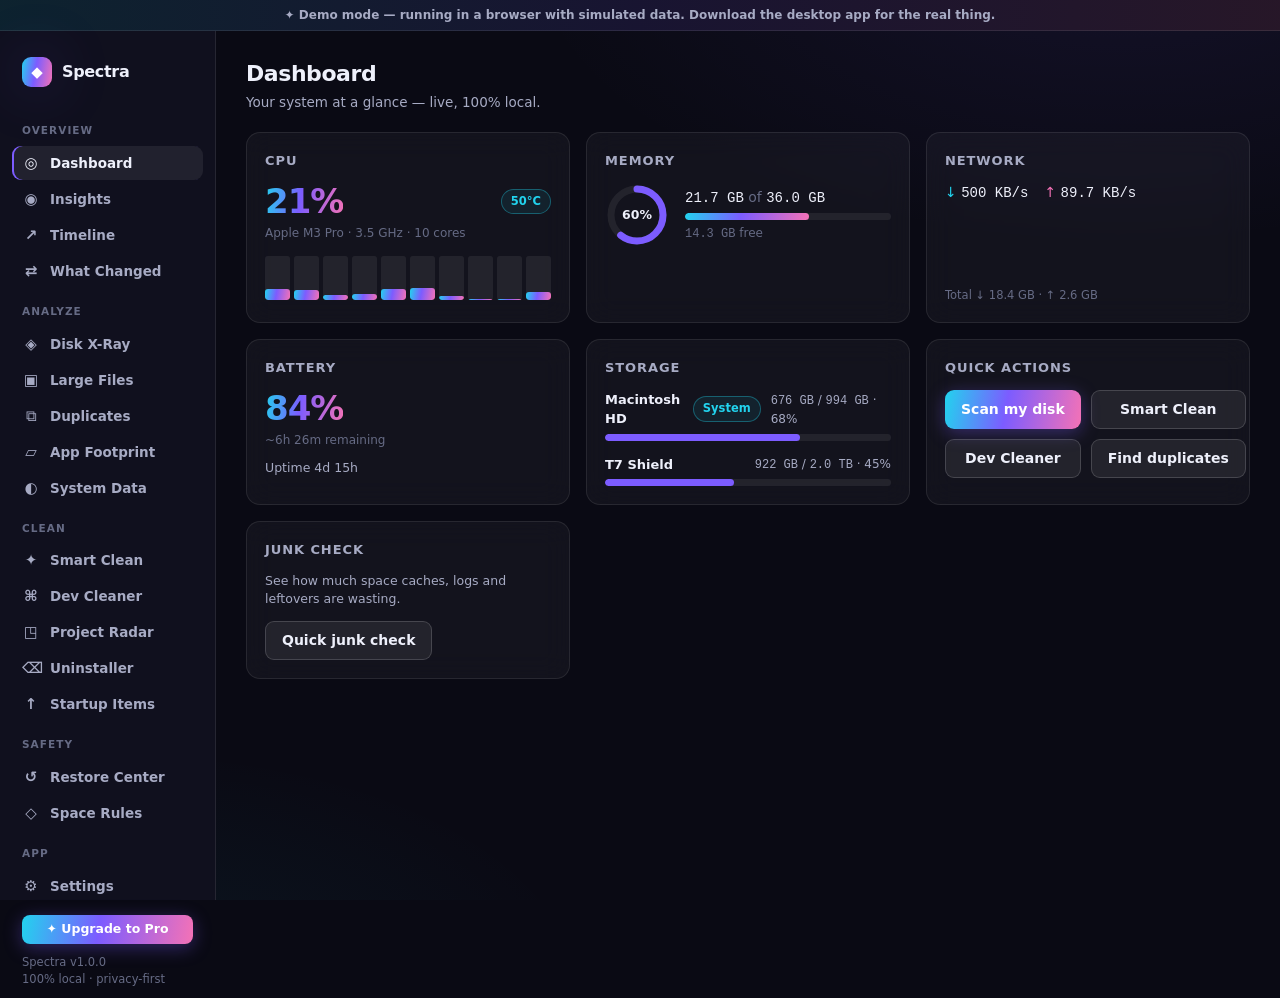
==== demo/index.html @ 4a3a1356 "deploy: prashant1998gupta/Spectra-Mac-Scanner@c4da713d523c60767b99b886f6bc05b42fd45816" ====
<!doctype html>
<html lang="en">
  <head>
    <meta charset="UTF-8" />
    <meta name="viewport" content="width=device-width, initial-scale=1.0" />
    <title>Spectra</title>
    <script type="module" crossorigin src="./assets/index-B6GSplYK.js"></script>
    <link rel="stylesheet" crossorigin href="./assets/index-DzIxuJ8y.css">
  </head>
  <body>
    <div id="root"></div>
  </body>
</html>
---- demo/assets/index-DzIxuJ8y.css ----
.pro-modal{width:min(480px,92vw);text-align:left}.pro-hero{text-align:center;margin-bottom:16px}.pro-gem{width:52px;height:52px;margin:0 auto 12px;display:grid;place-items:center;font-size:24px;color:#fff;background:var(--spectrum);border-radius:16px;box-shadow:var(--glow)}.pro-hero h2{font-size:24px}.pro-hero p{margin-top:4px;font-size:13.5px}.pro-points{list-style:none;margin:0 0 18px;padding:0;display:grid;gap:8px}.pro-points li{display:flex;gap:10px;align-items:flex-start;font-size:13.5px;color:var(--text-2)}.pro-tick{color:var(--ok);font-weight:700;flex-shrink:0}.pro-buy{width:100%;padding:12px 16px;font-size:14.5px}.pro-divider{display:flex;align-items:center;gap:12px;margin:16px 0 12px;color:var(--text-3);font-size:11px;text-transform:uppercase;letter-spacing:.08em}.pro-divider:before,.pro-divider:after{content:"";flex:1;height:1px;background:var(--border)}.pro-error{margin-top:10px;color:var(--danger);font-size:12.5px}.pro-fineprint{margin-top:14px;font-size:11.5px;text-align:center}.pro-badge{color:#fff;border:none;background:var(--spectrum);font-size:10px;letter-spacing:.06em}.dash-grid{display:grid;grid-template-columns:repeat(auto-fit,minmax(290px,1fr));gap:16px;align-items:stretch}.dash-big{font-size:34px;font-weight:750;letter-spacing:-.03em;line-height:1.1;font-variant-numeric:tabular-nums}.core-bars{display:flex;align-items:flex-end;gap:4px;height:44px;margin-top:14px}.core-bar{flex:1;min-width:3px;height:100%;position:relative;background:var(--panel-strong);border-radius:3px;overflow:hidden}.core-bar>i{position:absolute;left:0;right:0;bottom:0;background:var(--spectrum);border-radius:3px;transition:height .25s ease}.dash-spark{width:100%;height:64px;display:block;margin-top:12px}.drive-block{margin-bottom:14px}.drive-block:last-child{margin-bottom:0}.dash-actions{display:grid;grid-template-columns:1fr 1fr;gap:10px}.mem-ring{flex-shrink:0}.treemap{position:relative;overflow:hidden;background:var(--bg);border-radius:6px}.tm-tile{position:absolute;border-radius:3px;overflow:hidden;cursor:pointer;transition:filter .1s ease}.tm-tile:hover{filter:brightness(1.18)}.tm-static{cursor:default}.tm-head{height:16px;line-height:16px;padding:0 5px;font-size:10px;font-weight:600;color:#ffffffeb;text-shadow:0 1px 2px rgba(0,0,0,.45);white-space:nowrap;overflow:hidden;text-overflow:ellipsis}.tm-label{display:flex;flex-direction:column;height:100%;padding:4px 6px;overflow:hidden;font-size:11px;line-height:1.3;color:#fffffff2;text-shadow:0 1px 2px rgba(0,0,0,.45)}.tm-label b{font-weight:650;white-space:nowrap;overflow:hidden;text-overflow:ellipsis}.tm-label span{opacity:.85;font-size:10.5px;font-variant-numeric:tabular-nums}.tm-tip{position:absolute;z-index:5;pointer-events:none;max-width:260px;background:var(--bg-raise);border:1px solid var(--border-strong);border-radius:var(--radius-sm);padding:8px 11px;box-shadow:var(--shadow);font-size:12px}.tm-tip-name{font-weight:650;margin-bottom:2px}.tm-tip-path{font-family:var(--mono);font-size:10.5px;color:var(--text-2);word-break:break-all;margin-bottom:4px}.tm-tip-meta{display:flex;gap:10px;color:var(--text-2);font-variant-numeric:tabular-nums}.tm-empty{position:absolute;top:0;right:0;bottom:0;left:0;display:grid;place-items:center;font-size:12.5px}.sunburst{position:relative;flex-shrink:0}.sunburst svg{display:block}.sb-arc{cursor:pointer;transition:filter .1s ease,fill-opacity .1s ease}.sb-static{cursor:default}.sb-center-name{fill:var(--text);font-size:13px;font-weight:700;pointer-events:none}.sb-center-size{fill:var(--text-2);font-size:11.5px;font-family:var(--mono);pointer-events:none}.sb-tip{position:absolute;z-index:5;pointer-events:none;max-width:260px;background:var(--bg-raise);border:1px solid var(--border-strong);border-radius:var(--radius-sm);padding:8px 11px;box-shadow:var(--shadow);font-size:12px}.sb-tip-name{font-weight:650;margin-bottom:2px}.sb-tip-path{font-family:var(--mono);font-size:10.5px;color:var(--text-2);word-break:break-all;margin-bottom:4px}.sb-tip-meta{display:flex;gap:10px;color:var(--text-2);font-variant-numeric:tabular-nums}.xray-hero{max-width:760px}.xray-drives{display:flex;flex-direction:column;gap:8px}.xray-drive{display:flex;align-items:center;gap:14px;width:100%;text-align:left;font:inherit;color:var(--text);padding:12px 14px;background:var(--panel);border:1px solid var(--border);border-radius:var(--radius-sm);cursor:pointer;transition:border-color .15s ease,background .15s ease}.xray-drive:hover{background:var(--panel-strong)}.xray-drive.selected{border-color:var(--accent);box-shadow:0 0 0 1px var(--accent)}.xray-drive .progress{width:150px;flex-shrink:0}.xray-drive-label{font-weight:650}.xray-drive-sub{font-size:12px;color:var(--text-3);font-family:var(--mono)}.xray-crumbs{display:flex;align-items:center;gap:2px;flex-wrap:wrap;min-width:0}.xray-crumb{font:inherit;font-family:var(--mono);font-size:12.5px;font-weight:600;background:none;border:none;color:var(--text-2);padding:3px 7px;border-radius:7px;cursor:pointer;white-space:nowrap}.xray-crumb:hover{background:var(--panel-strong);color:var(--text)}.xray-crumb.current{color:var(--text);cursor:default}.xray-crumb.current:hover{background:none}.xray-crumb-sep{color:var(--text-3);font-size:11px}.xray-seg{display:inline-flex;flex-shrink:0;border:1px solid var(--border-strong);border-radius:8px;overflow:hidden}.xray-seg button{font:inherit;font-size:12.5px;font-weight:600;padding:5px 13px;background:transparent;border:none;color:var(--text-2);cursor:pointer;transition:background .12s ease,color .12s ease}.xray-seg button.active{background:var(--panel-strong);color:var(--text)}.xray-body{display:flex;align-items:stretch;gap:14px}.xray-viz-card{flex:1;min-width:0;display:flex;flex-direction:column;gap:12px}.xray-canvas{position:relative;width:100%;height:max(420px,52vh);min-height:420px;border-radius:var(--radius-sm);overflow:hidden}.xray-canvas.centered{display:grid;place-items:center}.xray-side{width:300px;flex-shrink:0;align-self:flex-start}.xray-side .xray-path{font-family:var(--mono);font-size:12px;color:var(--text-2);word-break:break-all;-webkit-user-select:text;user-select:text}.xray-fact{display:flex;align-items:center;justify-content:space-between;gap:10px;font-size:13px}.xray-fact .k{color:var(--text-3);font-size:12px;font-weight:600;text-transform:uppercase;letter-spacing:.05em}.xray-row-dir td{cursor:pointer}.xray-name{display:flex;align-items:center;gap:8px;min-width:0}.xray-name .n{overflow:hidden;text-overflow:ellipsis;white-space:nowrap}.xray-pct{display:inline-flex;align-items:center;justify-content:flex-end;gap:8px}.xray-pct .bar{width:64px;height:5px;border-radius:999px;background:var(--panel-strong);overflow:hidden;flex-shrink:0}.xray-pct .bar i{display:block;height:100%;border-radius:999px;background:var(--accent)}.junklist{display:flex;flex-direction:column;gap:12px}.card.junk-group{padding:4px 0 0;overflow:hidden}.junk-group-head{display:flex;align-items:center;gap:10px;padding:10px 16px;border-bottom:1px solid var(--border);font-weight:600;font-size:13.5px}.junk-group-head .junk-group-icon{width:22px;text-align:center;font-size:16px}.junk-group-head .junk-group-total{font-size:12.5px;color:var(--text-2);white-space:nowrap}.junk-item{display:flex;align-items:center;gap:10px;padding:8px 16px;border-bottom:1px solid var(--border);transition:background .12s ease}.junk-item:last-child{border-bottom:none}.junk-item:hover{background:var(--panel)}.junk-item-main{flex:1;min-width:0;display:flex;flex-direction:column;gap:1px}.junk-item-label{font-weight:550;font-size:13px;white-space:nowrap;overflow:hidden;text-overflow:ellipsis}.junk-item-desc{font-size:12px;white-space:nowrap;overflow:hidden;text-overflow:ellipsis}.junk-item-size{font-variant-numeric:tabular-nums;white-space:nowrap;font-size:12.5px}.junk-cap-note{text-align:center;font-size:12px;padding:2px 0}.card.junk-footer{position:sticky;bottom:10px;z-index:5;display:flex;align-items:center;justify-content:space-between;gap:12px;padding:12px 16px;background:var(--bg-raise);border-color:var(--border-strong);box-shadow:var(--shadow)}.dupes-roots{display:flex;flex-wrap:wrap;align-items:center;gap:8px}.dupes-chip{display:inline-flex;align-items:center;gap:4px;max-width:360px;padding:4px 6px 4px 12px;background:var(--panel-strong);border:1px solid var(--border);border-radius:999px;font-size:12.5px}.dupes-chip .chip-path{overflow:hidden;text-overflow:ellipsis;white-space:nowrap}.dupes-chip button{font-family:inherit;font-size:13px;line-height:1;padding:2px 6px;border:none;border-radius:999px;background:transparent;color:var(--text-3);cursor:pointer}.dupes-chip button:hover:not(:disabled){color:var(--danger);background:var(--panel-strong)}.dupes-chip button:disabled{opacity:.45;cursor:not-allowed}.dupes-label{font-size:12px;font-weight:600;text-transform:uppercase;letter-spacing:.06em}.dupes-progress{margin-top:4px}.dupes-kpis{display:flex;align-items:center;flex-wrap:wrap;gap:28px;margin:18px 2px 14px}.dupes-list{display:flex;flex-direction:column;gap:10px}.dupes-note{margin-top:10px;font-size:12.5px}.dupe-group{padding:0;overflow:hidden}.dupe-group-head{display:flex;align-items:center;gap:12px;width:100%;padding:12px 16px;font:inherit;color:var(--text);text-align:left;background:none;border:none;cursor:pointer}.dupe-group-head:hover{background:var(--panel)}.dupe-chev{color:var(--text-3);font-size:12px;transition:transform .15s ease;flex-shrink:0}.dupe-chev.open{transform:rotate(90deg)}.dupe-name{flex:1;min-width:0;font-weight:600;overflow:hidden;text-overflow:ellipsis;white-space:nowrap}.dupe-meta{color:var(--text-2);font-size:12.5px;white-space:nowrap}.dupe-files{border-top:1px solid var(--border);padding:4px 16px 10px}.dupe-file{display:flex;align-items:center;gap:10px;padding:7px 0}.dupe-file+.dupe-file{border-top:1px solid var(--border)}.dupe-path{flex:1;min-width:0;overflow:hidden;text-overflow:ellipsis;white-space:nowrap;font-size:12.5px}.dupe-when{color:var(--text-3);font-size:12px;white-space:nowrap}.dupes-footer{position:sticky;bottom:10px;z-index:5;display:flex;align-items:center;justify-content:space-between;gap:12px;margin-top:14px;padding:12px 16px;background:var(--bg-raise);border:1px solid var(--border-strong);border-radius:var(--radius);box-shadow:var(--shadow)}.lf-filters{display:flex;align-items:center;flex-wrap:wrap;gap:10px;margin-bottom:14px}.lf-label{font-size:12px;font-weight:600;text-transform:uppercase;letter-spacing:.06em}.lf-loading{display:flex;align-items:center;justify-content:center;gap:10px;padding:40px 0}.lf-table-card{padding:0;overflow:hidden}.lf-table-card .table th{background:var(--bg-raise)}.lf-th-sort{cursor:pointer;-webkit-user-select:none;user-select:none;white-space:nowrap}.lf-th-sort:hover{color:var(--text)}.lf-name{max-width:380px;overflow:hidden;text-overflow:ellipsis;white-space:nowrap;font-weight:600}.lf-path{max-width:380px;overflow:hidden;text-overflow:ellipsis;white-space:nowrap;font-size:11.5px;color:var(--text-3)}.lf-when{white-space:nowrap;color:var(--text-2)}.lf-actions{display:flex;justify-content:flex-end;gap:4px;white-space:nowrap}.tl-layout{display:flex;flex-direction:column;gap:16px}.tl-chart-wrap{position:relative;width:100%}.tl-chart-wrap svg{display:block;cursor:crosshair}.tl-tip{position:absolute;pointer-events:none;background:var(--bg-raise);border:1px solid var(--border-strong);border-radius:var(--radius-sm);padding:8px 12px;font-size:12px;line-height:1.6;box-shadow:var(--shadow);white-space:nowrap;z-index:5}.tl-kpis{display:flex;gap:44px;flex-wrap:wrap}.settings-col{display:flex;flex-direction:column;gap:16px;max-width:880px}.theme-tiles{display:flex;flex-wrap:wrap;gap:12px}.theme-tile{display:flex;flex-direction:column;gap:8px;width:108px;padding:8px;font:inherit;color:var(--text-2);background:var(--panel);border:2px solid var(--border);border-radius:var(--radius-sm);cursor:pointer;transition:border-color .15s ease,color .15s ease,transform .12s ease}.theme-tile:hover{border-color:var(--border-strong);color:var(--text)}.theme-tile:active{transform:scale(.97)}.theme-tile.active{border-color:var(--accent);color:var(--text)}.theme-swatch{display:block;position:relative;height:54px;overflow:hidden;border-radius:7px;border:1px solid var(--border-strong)}.theme-swatch i{position:absolute;left:8px;right:8px;bottom:8px;height:6px;border-radius:999px}.theme-name{font-size:12px;font-weight:600;text-align:center}.settings-row{display:flex;align-items:center;justify-content:space-between;gap:16px;padding:10px 0;border-bottom:1px solid var(--border)}.settings-row:last-child{border-bottom:none;padding-bottom:0}.set-label{font-weight:600}.set-sub{font-size:12px;color:var(--text-3)}.insight-loading{display:flex;align-items:center;gap:10px;padding:34px 4px;color:var(--text-2);font-size:13.5px}.health-hero{display:flex;gap:26px;align-items:flex-start;margin-bottom:18px}.health-ring{position:relative;flex-shrink:0}.health-ring svg{display:block}.health-ring-label{position:absolute;top:0;right:0;bottom:0;left:0;display:flex;flex-direction:column;align-items:center;justify-content:center;gap:1px}.health-ring-label b{font-size:38px;font-weight:750;letter-spacing:-.04em;font-variant-numeric:tabular-nums;line-height:1}.health-ring-label span{font-size:10.5px;text-transform:uppercase;letter-spacing:.1em;color:var(--text-3);font-weight:700}.health-hero-copy{flex:1;min-width:0}.health-hero-copy h2{font-size:17px;line-height:1.45;margin-bottom:4px;font-weight:650}.health-actions{display:flex;flex-direction:column;gap:7px;margin-top:16px}.health-action{display:flex;align-items:center;gap:12px;width:100%;text-align:left;padding:10px 13px;border-radius:10px;border:1px solid var(--border);background:var(--panel);color:var(--text);cursor:pointer;font:inherit;transition:background .15s ease,border-color .15s ease}.health-action:hover{background:var(--panel-strong);border-color:var(--accent)}.ha-main{display:flex;flex-direction:column;gap:1px;flex:1;min-width:0}.ha-main b{font-size:13.5px}.ha-main span{font-size:12px}.ha-bytes{font-weight:700;font-variant-numeric:tabular-nums;white-space:nowrap}.ha-arrow{color:var(--text-3);flex-shrink:0}.factors{display:flex;flex-direction:column;gap:15px}.factor-head{margin-bottom:6px}.factor-label{font-size:13.5px;font-weight:600}.factor-weight{font-size:11px;margin-left:7px;font-weight:500}.factor-bar{height:6px}.factor-fill{display:block;height:100%;border-radius:999px;transition:width .4s ease}.factor-good{background:var(--ok)}.factor-warn{background:var(--warn)}.factor-bad{background:var(--danger)}.factor-detail{font-size:12.5px;margin-top:6px;line-height:1.5}.fc-grid{display:grid;grid-template-columns:repeat(auto-fit,minmax(310px,1fr));gap:12px}.fc-headline{font-size:12.5px;line-height:1.55;margin:8px 0 10px}.fc-spark{display:block;overflow:visible}.fc-line{fill:none;stroke:url(#health-grad);stroke-width:2;stroke-linecap:round}.fc-floor{stroke:var(--danger);stroke-width:1;stroke-dasharray:3 4;opacity:.65}.fc-foot{font-size:11.5px;margin-top:8px}.fc-method{font-size:12px;line-height:1.6;margin-top:12px;max-width:78ch}.chg-controls{margin-bottom:14px}.chg-pick{display:flex;align-items:center;gap:8px}.chg-pick span{font-size:12px;white-space:nowrap}.chg-pick .input{min-width:190px}.chg-arrow{color:var(--text-3);font-size:16px}.chg-hint{font-size:12px;margin-top:8px}.chg-summary{text-align:center;padding:22px;margin-bottom:16px}.chg-total{font-size:34px;font-weight:750;letter-spacing:-.03em;font-variant-numeric:tabular-nums;margin-bottom:6px}.chg-total.up{color:var(--danger)}.chg-total.down{color:var(--ok)}.chg-summary p{font-size:13.5px;line-height:1.55}.chg-summary p+p{margin-top:6px;font-size:12px}.chg-filters{margin-bottom:10px}.chg-path,.fp-path{font-size:11px;overflow:hidden;text-overflow:ellipsis;white-space:nowrap;max-width:46ch;display:inline-block}.chg-delta{font-weight:650}.chg-delta.up{color:var(--danger)}.chg-delta.down{color:var(--ok)}.fp-kpis{gap:40px;margin-bottom:14px;flex-wrap:wrap}.fp-note{font-size:12.5px;line-height:1.55;margin-bottom:14px;max-width:80ch}.fp-progress{margin-bottom:16px;display:flex;flex-direction:column;gap:10px}.fp-list{display:flex;flex-direction:column;gap:8px}.fp-row{padding:0;overflow:hidden}.fp-row.is-open{border-color:var(--accent)}.fp-main{display:flex;align-items:center;gap:14px;width:100%;padding:12px 15px;background:none;border:0;color:var(--text);font:inherit;cursor:pointer;text-align:left}.fp-main:hover{background:var(--panel)}.fp-name{flex:0 0 210px;min-width:0;display:flex;align-items:center;gap:7px}.fp-name b{font-size:13.5px}.fp-dormant{flex-shrink:0}.fp-bar{flex:1;display:flex;height:9px;border-radius:999px;background:var(--panel-strong);overflow:hidden;min-width:60px}.fp-bundle{background:var(--accent)}.fp-scatter{background:var(--accent-3)}.fp-total{font-variant-numeric:tabular-nums;font-weight:650;white-space:nowrap}.fp-caret{color:var(--text-3);width:14px;text-align:center;cursor:pointer}.fp-detail{padding:4px 15px 14px;border-top:1px solid var(--border)}.fp-detail-head{padding:10px 0;font-size:12px}.sd-list{display:flex;flex-direction:column;gap:8px}.sd-row{padding:0;overflow:hidden}.sd-row.is-open{border-color:var(--accent)}.sd-main{display:flex;align-items:center;gap:13px;width:100%;padding:13px 15px;background:none;border:0;color:var(--text);font:inherit;cursor:pointer;text-align:left}.sd-main:hover{background:var(--panel)}.sd-icon{font-size:17px;width:22px;text-align:center;color:var(--accent-2);flex-shrink:0}.sd-label{flex:0 0 250px;display:flex;align-items:center;gap:8px;min-width:0}.sd-label b{font-size:13.5px}.sd-badge{flex-shrink:0;font-size:10px}.sd-bar{flex:1;height:9px;border-radius:999px;background:var(--panel-strong);overflow:hidden;min-width:50px}.sd-fill{display:block;height:100%;border-radius:999px}.sd-reclaimable{background:var(--ok)}.sd-system-managed{background:var(--accent)}.sd-informational{background:var(--text-3)}.sd-size{font-variant-numeric:tabular-nums;font-weight:650;white-space:nowrap;min-width:74px;text-align:right}.sd-detail{padding:2px 15px 15px 50px;border-top:1px solid var(--border)}.sd-detail p{font-size:12.5px;line-height:1.6;margin-top:10px;max-width:82ch}.sd-hint{border-left:2px solid var(--accent);padding-left:10px;font-family:var(--mono);font-size:11.5px!important}.sd-path-row{margin-top:10px;font-size:11.5px}.sd-note{margin-top:18px}.sd-note p{font-size:12.5px;line-height:1.6;max-width:84ch}.sd-note p+p{margin-top:9px}.pr-toolbar{margin:4px 0 12px}.pr-filter{gap:7px;font-size:12.5px;cursor:pointer}.pr-main{display:flex;align-items:center;gap:13px;padding:12px 15px}.pr-open{flex:1;min-width:0;display:flex;flex-direction:column;gap:2px;align-items:flex-start;background:none;border:0;color:var(--text);font:inherit;cursor:pointer;text-align:left}.pr-name{display:flex;align-items:center;gap:8px;flex-wrap:wrap}.pr-name b{font-size:13.5px}.pr-kind{font-size:10px}.pr-branch{font-size:11px}.pr-path{font-size:11px;max-width:60ch;overflow:hidden;text-overflow:ellipsis;white-space:nowrap}.pr-figures{display:flex;flex-direction:column;align-items:flex-end;gap:1px;white-space:nowrap}.pr-reclaim{font-weight:700;font-variant-numeric:tabular-nums}.pr-figures .text-3{font-size:11px}.rules-verdict{display:flex;align-items:center;justify-content:space-between;gap:12px;margin-bottom:14px;font-size:13.5px}.rules-verdict.is-triggered{border-color:var(--warn);background:#fbbf2412}.rule-row{padding:0}.rule-row.is-triggered{border-color:var(--warn)}.rule-row.is-off{opacity:.55}.rule-main{display:flex;align-items:center;gap:14px;padding:13px 15px}.rule-copy{flex:1;min-width:0;display:flex;flex-direction:column;gap:2px}.rule-copy b{font-size:13.5px}.rule-copy .text-3{font-size:11.5px}.rule-detail{font-size:12px;color:var(--text-2);margin-top:3px}.rule-detail.is-triggered{color:var(--warn)}.rule-status{display:flex;flex-direction:column;align-items:flex-end;gap:3px;white-space:nowrap}.rule-status .text-3{font-size:11.5px}.rules-foot{font-size:12.5px;line-height:1.6;margin-top:16px;max-width:82ch}.rule-modal{max-width:520px}.rule-field{display:flex;align-items:center;gap:12px;margin-bottom:12px}.rule-field>span:first-child{flex:0 0 74px;font-size:12px;color:var(--text-2);font-weight:600}.rule-field .input{flex:1}.rule-help{font-size:11.5px;margin:-6px 0 14px 86px;line-height:1.5}.rule-num{max-width:110px}.rule-notify{gap:10px;font-size:13px;margin-top:4px}.rc-platform{margin-bottom:16px;border-color:var(--accent)}.rc-platform p{font-size:12.5px;line-height:1.6;margin-top:6px;max-width:82ch}.rc-main{display:flex;align-items:center;gap:14px;padding:12px 15px}.rc-open{flex:1;min-width:0;display:flex;flex-direction:column;gap:2px;align-items:flex-start;background:none;border:0;color:var(--text);font:inherit;cursor:pointer;text-align:left}.rc-title{display:flex;align-items:center;gap:8px;flex-wrap:wrap}.rc-title b{font-size:13.5px}.rc-origin{font-size:10px}.rc-open .text-3{font-size:11.5px}.rc-bytes{font-variant-numeric:tabular-nums;font-weight:650;white-space:nowrap}.rc-permanent{font-size:12.5px;line-height:1.6;padding:10px 0;max-width:82ch}.prov-modal{max-width:560px}.prov-head{margin-bottom:16px}.prov-head h2{font-size:16px;word-break:break-all}.prov-path{font-size:11px;margin-top:3px;word-break:break-all}.prov-loading{display:flex;align-items:center;gap:9px;padding:20px 0;color:var(--text-2);font-size:13px}.prov-block{margin-bottom:16px}.prov-url{display:flex;flex-direction:column;gap:1px;padding:9px 12px;border-radius:9px;background:var(--panel);border:1px solid var(--border);margin-bottom:6px}.prov-url b{font-size:13px;color:var(--accent-2)}.prov-url span{font-size:11px;word-break:break-all}.prov-agent{display:inline-block;padding:6px 13px;border-radius:8px;background:var(--panel-strong);border:1px solid var(--border);font-size:13px;font-weight:600}.prov-table td{font-size:12.5px}.prov-note{font-size:12px;line-height:1.6;margin-top:4px}.prov-note-unknown{border-left:2px solid var(--text-3);padding-left:10px}.arc-modal{max-width:560px}.arc-path{font-size:11px;margin-bottom:18px;word-break:break-all}.arc-figures{display:flex;align-items:center;gap:26px;margin-bottom:14px;flex-wrap:wrap}.arc-figures .kpi-value{font-size:21px}.arc-arrow{color:var(--text-3);font-size:18px;margin:0 -12px}.arc-note{font-size:12.5px;line-height:1.6;margin-bottom:14px}.arc-dest{margin-bottom:14px}.arc-dest .mono{font-size:11.5px;overflow:hidden;text-overflow:ellipsis;white-space:nowrap}.arc-check{display:flex;gap:10px;align-items:flex-start;font-size:12.5px;line-height:1.6;cursor:pointer}.arc-check .check{margin-top:2px;flex-shrink:0}.arc-error{color:var(--danger);font-size:12.5px;line-height:1.55;margin:10px 0}@media(max-width:900px){.health-hero{flex-direction:column;align-items:center;text-align:center}.fp-name,.sd-label{flex-basis:150px}.fp-kpis{gap:24px}}:root{--bg: #0a0a14;--bg-raise: #10101e;--panel: rgba(255, 255, 255, .04);--panel-solid: #14142400;--panel-strong: rgba(255, 255, 255, .07);--border: rgba(255, 255, 255, .09);--border-strong: rgba(255, 255, 255, .16);--text: #eef0fb;--text-2: #a7abc4;--text-3: #666b85;--accent: #7c5cff;--accent-2: #22d3ee;--accent-3: #f472b6;--spectrum: linear-gradient(100deg, #22d3ee, #7c5cff 45%, #f472b6);--glow: 0 0 60px rgba(124, 92, 255, .25);--ok: #34d399;--warn: #fbbf24;--danger: #fb7185;--radius: 14px;--radius-sm: 9px;--shadow: 0 10px 34px rgba(0, 0, 0, .45);--font: -apple-system, BlinkMacSystemFont, "SF Pro Display", "SF Pro Text", Inter, "Segoe UI", system-ui, sans-serif;--mono: "SF Mono", ui-monospace, "Cascadia Code", Consolas, monospace;--cat-apps: #8b7cf6;--cat-media: #f472b6;--cat-images: #fbbf24;--cat-documents: #38bdf8;--cat-code: #34d399;--cat-archives: #fb923c;--cat-system: #64748b;--cat-other: #475569}[data-theme=daylight]{--bg: #f4f5fb;--bg-raise: #ffffff;--panel: rgba(15, 20, 60, .035);--panel-strong: rgba(15, 20, 60, .07);--border: rgba(15, 20, 60, .1);--border-strong: rgba(15, 20, 60, .2);--text: #171a2e;--text-2: #4d5372;--text-3: #8a8fab;--accent: #6247e0;--accent-2: #0891b2;--accent-3: #db2777;--spectrum: linear-gradient(100deg, #0891b2, #6247e0 45%, #db2777);--glow: 0 0 60px rgba(98, 71, 224, .12);--shadow: 0 10px 30px rgba(23, 26, 46, .1)}[data-theme=midnight]{--bg: #05070d;--bg-raise: #0a0d16;--accent: #3b82f6;--accent-2: #06b6d4;--accent-3: #8b5cf6;--spectrum: linear-gradient(100deg, #06b6d4, #3b82f6 45%, #8b5cf6);--glow: 0 0 60px rgba(59, 130, 246, .22)}[data-theme=solar]{--bg: #120b06;--bg-raise: #1a1009;--accent: #f59e0b;--accent-2: #fb7185;--accent-3: #f97316;--spectrum: linear-gradient(100deg, #fbbf24, #f97316 45%, #fb7185);--glow: 0 0 60px rgba(249, 115, 22, .22)}[data-theme=mono]{--bg: #0b0b0b;--bg-raise: #121212;--accent: #e5e5e5;--accent-2: #a3a3a3;--accent-3: #737373;--spectrum: linear-gradient(100deg, #d4d4d4, #a3a3a3 45%, #525252);--glow: none;--cat-apps: #e5e5e5;--cat-media: #bdbdbd;--cat-images: #9e9e9e;--cat-documents: #8a8a8a;--cat-code: #757575;--cat-archives: #616161;--cat-system: #4d4d4d;--cat-other: #3a3a3a}*{box-sizing:border-box;margin:0;padding:0}html,body,#root{height:100%}body{font-family:var(--font);background:var(--bg);color:var(--text);font-size:14px;line-height:1.5;-webkit-font-smoothing:antialiased;overflow:hidden;-webkit-user-select:none;user-select:none}::selection{background:#7c5cff59}::-webkit-scrollbar{width:10px;height:10px}::-webkit-scrollbar-thumb{background:var(--border-strong);border-radius:6px;border:2px solid transparent;background-clip:content-box}::-webkit-scrollbar-track{background:transparent}h1,h2,h3{font-weight:700;letter-spacing:-.02em}a{color:var(--accent-2);text-decoration:none}code{font-family:var(--mono);font-size:.92em}.text-2{color:var(--text-2)}.text-3{color:var(--text-3)}.mono{font-family:var(--mono)}.grad-text{background:var(--spectrum);-webkit-background-clip:text;background-clip:text;color:transparent}.row{display:flex;align-items:center;gap:10px}.col{display:flex;flex-direction:column;gap:10px}.grow{flex:1;min-width:0}.wrap{flex-wrap:wrap}.between{justify-content:space-between}.card{background:var(--panel);border:1px solid var(--border);border-radius:var(--radius);padding:18px;-webkit-backdrop-filter:blur(14px);backdrop-filter:blur(14px)}.card-strong{background:var(--panel-strong)}.card-title{font-size:13px;font-weight:600;color:var(--text-2);text-transform:uppercase;letter-spacing:.07em;margin-bottom:12px}.btn{display:inline-flex;align-items:center;justify-content:center;gap:8px;font:inherit;font-weight:600;color:var(--text);background:var(--panel-strong);border:1px solid var(--border-strong);border-radius:var(--radius-sm);padding:8px 16px;cursor:pointer;transition:transform .12s ease,background .15s ease,box-shadow .2s ease;white-space:nowrap}.btn:hover{background:#ffffff1f}.btn:active{transform:scale(.97)}.btn:disabled{opacity:.45;cursor:not-allowed;transform:none}.btn-primary{background:var(--spectrum);border:none;color:#fff;box-shadow:0 4px 18px #7c5cff59}.btn-primary:hover{filter:brightness(1.1);background:var(--spectrum)}.btn-danger{background:#fb718526;border-color:#fb718566;color:var(--danger)}.btn-danger:hover{background:#fb718540}.btn-ghost{background:transparent;border-color:transparent;color:var(--text-2)}.btn-ghost:hover{background:var(--panel-strong);color:var(--text)}.btn-sm{padding:5px 11px;font-size:12.5px;border-radius:8px}.input,select.input{font:inherit;color:var(--text);background:var(--panel);border:1px solid var(--border-strong);border-radius:var(--radius-sm);padding:8px 12px;outline:none;transition:border-color .15s ease}.input:focus{border-color:var(--accent)}select.input option{background:var(--bg-raise);color:var(--text)}.badge{display:inline-flex;align-items:center;gap:5px;font-size:11.5px;font-weight:600;padding:3px 9px;border-radius:999px;background:var(--panel-strong);border:1px solid var(--border);color:var(--text-2)}.badge-ok{color:var(--ok);border-color:#34d39959;background:#34d3991a}.badge-warn{color:var(--warn);border-color:#fbbf2459;background:#fbbf241a}.badge-danger{color:var(--danger);border-color:#fb718559;background:#fb71851a}.badge-accent{color:var(--accent-2);border-color:#22d3ee59;background:#22d3ee14}.table{width:100%;border-collapse:collapse;font-size:13px}.table th{text-align:left;font-size:11px;font-weight:600;text-transform:uppercase;letter-spacing:.06em;color:var(--text-3);padding:8px 12px;border-bottom:1px solid var(--border);position:sticky;top:0;background:var(--bg);z-index:1}.table td{padding:8px 12px;border-bottom:1px solid var(--border);vertical-align:middle}.table tr:hover td{background:var(--panel)}.table .num{text-align:right;font-variant-numeric:tabular-nums}.progress{height:7px;border-radius:999px;background:var(--panel-strong);overflow:hidden}.progress>i{display:block;height:100%;border-radius:999px;background:var(--spectrum);transition:width .3s ease}.progress-indet>i{width:40%!important;animation:indet 1.2s ease-in-out infinite}@keyframes indet{0%{margin-left:-40%}to{margin-left:100%}}.spinner{width:18px;height:18px;border-radius:50%;border:2px solid var(--border-strong);border-top-color:var(--accent);animation:spin .8s linear infinite;flex-shrink:0}@keyframes spin{to{transform:rotate(360deg)}}.toggle{position:relative;width:40px;height:23px;flex-shrink:0;cursor:pointer}.toggle input{opacity:0;width:0;height:0;position:absolute}.toggle i{position:absolute;top:0;right:0;bottom:0;left:0;border-radius:999px;background:var(--panel-strong);border:1px solid var(--border-strong);transition:background .18s ease}.toggle i:after{content:"";position:absolute;top:2px;left:2px;width:17px;height:17px;border-radius:50%;background:var(--text-2);transition:transform .18s ease,background .18s ease}.toggle input:checked+i{background:var(--accent);border-color:var(--accent)}.toggle input:checked+i:after{transform:translate(17px);background:#fff}.check{accent-color:var(--accent);width:15px;height:15px;cursor:pointer}.empty{display:flex;flex-direction:column;align-items:center;justify-content:center;gap:10px;padding:60px 20px;text-align:center;color:var(--text-3)}.empty .empty-icon{font-size:40px;opacity:.7}.empty h3{color:var(--text-2);font-size:15px}.kpi{display:flex;flex-direction:column;gap:3px}.kpi .kpi-value{font-size:26px;font-weight:750;letter-spacing:-.03em;font-variant-numeric:tabular-nums}.kpi .kpi-label{font-size:12px;color:var(--text-3);font-weight:600;text-transform:uppercase;letter-spacing:.06em}.cat-dot{display:inline-block;width:9px;height:9px;border-radius:3px;flex-shrink:0}.cat-apps{background:var(--cat-apps)}.cat-media{background:var(--cat-media)}.cat-images{background:var(--cat-images)}.cat-documents{background:var(--cat-documents)}.cat-code{background:var(--cat-code)}.cat-archives{background:var(--cat-archives)}.cat-system{background:var(--cat-system)}.cat-other{background:var(--cat-other)}.shell{display:flex;height:100vh}.shell-main{flex:1;min-width:0;display:flex;flex-direction:column;overflow-y:auto;padding:26px 30px 40px;background:radial-gradient(1000px 500px at 85% -10%,rgba(124,92,255,.09),transparent 60%),radial-gradient(800px 400px at -10% 110%,rgba(34,211,238,.06),transparent 60%),var(--bg)}.view-head{margin-bottom:20px}.view-head h1{font-size:22px}.view-head p{color:var(--text-2);font-size:13.5px;margin-top:2px}.sidebar{width:216px;flex-shrink:0;display:flex;flex-direction:column;padding:18px 12px;gap:2px;background:var(--bg-raise);border-right:1px solid var(--border);-webkit-app-region:drag}.sidebar *{-webkit-app-region:no-drag}.side-brand{display:flex;align-items:center;gap:10px;padding:8px 10px 20px}.side-brand .logo{width:30px;height:30px;border-radius:9px;background:var(--spectrum);box-shadow:var(--glow);display:grid;place-items:center;font-weight:800;color:#fff;font-size:15px}.side-brand b{font-size:16px;letter-spacing:-.02em}.side-section{font-size:10.5px;font-weight:700;text-transform:uppercase;letter-spacing:.1em;color:var(--text-3);padding:14px 10px 5px}.side-item{display:flex;align-items:center;gap:10px;padding:8px 10px;border-radius:9px;color:var(--text-2);font-weight:550;font-size:13.5px;cursor:pointer;border:none;background:none;width:100%;text-align:left;font-family:inherit;transition:background .12s ease,color .12s ease}.side-item:hover{background:var(--panel-strong);color:var(--text)}.side-item.active{background:var(--panel-strong);color:var(--text);box-shadow:inset 2px 0 0 var(--accent)}.side-item .ico{width:18px;text-align:center;font-size:15px}.side-foot{margin-top:auto;padding:10px;font-size:11.5px;color:var(--text-3)}.toasts{position:fixed;bottom:20px;right:20px;display:flex;flex-direction:column;gap:8px;z-index:100}.toast{background:var(--bg-raise);border:1px solid var(--border-strong);border-radius:var(--radius-sm);padding:11px 16px;box-shadow:var(--shadow);font-size:13px;max-width:380px;animation:toast-in .25s ease}.toast-ok{border-left:3px solid var(--ok)}.toast-err{border-left:3px solid var(--danger)}@keyframes toast-in{0%{opacity:0;transform:translateY(8px)}}.modal-scrim{position:fixed;top:0;right:0;bottom:0;left:0;z-index:90;background:#04040a99;-webkit-backdrop-filter:blur(4px);backdrop-filter:blur(4px);display:grid;place-items:center;animation:fade-in .15s ease}.modal{width:min(560px,90vw);max-height:80vh;overflow-y:auto;background:var(--bg-raise);border:1px solid var(--border-strong);border-radius:var(--radius);padding:22px;box-shadow:var(--shadow)}@keyframes fade-in{0%{opacity:0}}.demo-banner{display:flex;align-items:center;gap:8px;justify-content:center;font-size:12px;font-weight:600;padding:6px 12px;background:linear-gradient(90deg,#22d3ee1f,#7c5cff1f,#f472b61f);border-bottom:1px solid var(--border);color:var(--text-2)}
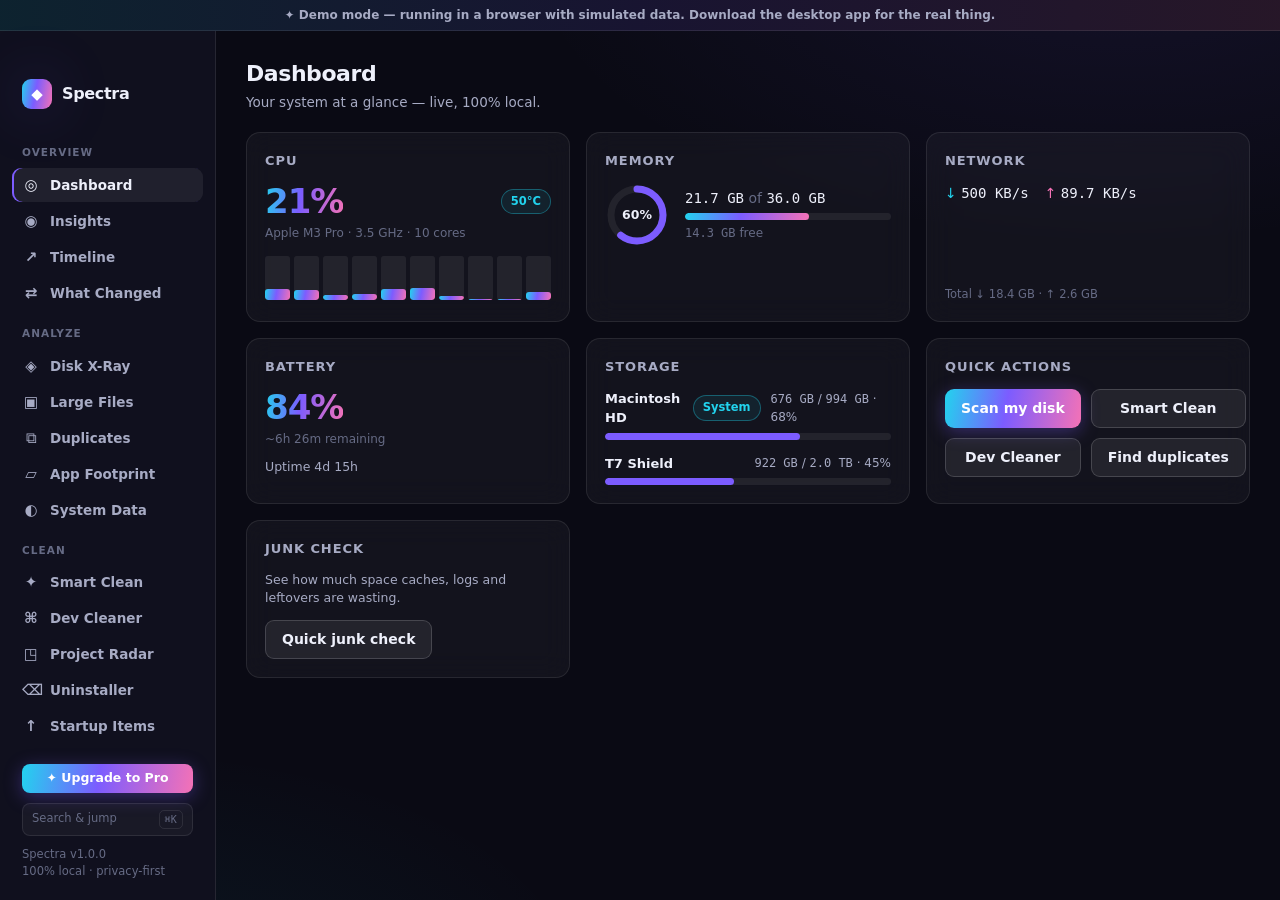
==== commit 6eb77d60: "deploy: prashant1998gupta/Spectra-Mac-Scanner@6e461d27615ca24b7bf072a843fe4e27d50d78d3" ====
--- a/demo/index.html
+++ b/demo/index.html
@@ -4,8 +4,8 @@
     <meta charset="UTF-8" />
     <meta name="viewport" content="width=device-width, initial-scale=1.0" />
     <title>Spectra</title>
-    <script type="module" crossorigin src="./assets/index-B6GSplYK.js"></script>
-    <link rel="stylesheet" crossorigin href="./assets/index-DzIxuJ8y.css">
+    <script type="module" crossorigin src="./assets/index-5kOuI_EF.js"></script>
+    <link rel="stylesheet" crossorigin href="./assets/index-CNCaUuhV.css">
   </head>
   <body>
     <div id="root"></div>
--- a/demo/assets/index-CNCaUuhV.css
+++ b/demo/assets/index-CNCaUuhV.css
@@ -0,0 +1 @@
+.pro-modal{width:min(480px,92vw);text-align:left}.pro-hero{text-align:center;margin-bottom:16px}.pro-gem{width:52px;height:52px;margin:0 auto 12px;display:grid;place-items:center;font-size:24px;color:#fff;background:var(--spectrum);border-radius:16px;box-shadow:var(--glow)}.pro-hero h2{font-size:24px}.pro-hero p{margin-top:4px;font-size:13.5px}.pro-points{list-style:none;margin:0 0 18px;padding:0;display:grid;gap:8px}.pro-points li{display:flex;gap:10px;align-items:flex-start;font-size:13.5px;color:var(--text-2)}.pro-tick{color:var(--ok);font-weight:700;flex-shrink:0}.pro-buy{width:100%;padding:12px 16px;font-size:14.5px}.pro-divider{display:flex;align-items:center;gap:12px;margin:16px 0 12px;color:var(--text-3);font-size:11px;text-transform:uppercase;letter-spacing:.08em}.pro-divider:before,.pro-divider:after{content:"";flex:1;height:1px;background:var(--border)}.pro-error{margin-top:10px;color:var(--danger);font-size:12.5px}.pro-fineprint{margin-top:14px;font-size:11.5px;text-align:center}.pro-badge{color:#fff;border:none;background:var(--spectrum);font-size:10px;letter-spacing:.06em}.cmdk-scrim{position:fixed;top:0;right:0;bottom:0;left:0;z-index:200;display:flex;justify-content:center;align-items:flex-start;padding:12vh 20px 20px;background:#04040a8c;-webkit-backdrop-filter:blur(6px);backdrop-filter:blur(6px);animation:cmdk-fade .14s ease}.cmdk{width:min(620px,100%);max-height:62vh;display:flex;flex-direction:column;border-radius:16px;border:1px solid var(--border-strong);background:var(--bg-raise);box-shadow:0 30px 80px #0009,0 0 0 1px #ffffff08 inset;overflow:hidden;animation:cmdk-rise .16s cubic-bezier(.16,1,.3,1)}.cmdk:before{content:"";display:block;height:2px;background:var(--spectrum);opacity:.9}.cmdk-input-row{display:flex;align-items:center;gap:11px;padding:14px 16px;border-bottom:1px solid var(--border)}.cmdk-glyph{font-size:15px;color:var(--text-3);flex-shrink:0}.cmdk-input{flex:1;min-width:0;border:0;background:none;outline:none;color:var(--text);font-family:inherit;font-size:15.5px;line-height:1.4}.cmdk-input::placeholder{color:var(--text-3)}.cmdk-esc{flex-shrink:0;font-family:var(--mono);font-size:10.5px;color:var(--text-3);border:1px solid var(--border);border-radius:6px;padding:2px 7px}.cmdk-list{flex:1;min-height:0;overflow-y:auto;padding:6px;overscroll-behavior:contain}.cmdk-row{display:flex;align-items:center;gap:12px;width:100%;padding:9px 11px;border:0;border-radius:10px;background:none;color:var(--text-2);font:inherit;font-size:13.5px;text-align:left;cursor:pointer}.cmdk-row.is-active{background:var(--panel-strong);color:var(--text);box-shadow:inset 2px 0 0 var(--accent)}.cmdk-row-icon{width:20px;text-align:center;font-size:14px;color:var(--accent-2);flex-shrink:0}.cmdk-row-label{flex:1;min-width:0;font-weight:550}.cmdk-row-group{font-size:11px;color:var(--text-3);text-transform:uppercase;letter-spacing:.07em;font-weight:650;flex-shrink:0}.cmdk-empty{padding:26px 14px;text-align:center;color:var(--text-3);font-size:13px}.cmdk-foot{display:flex;gap:16px;padding:9px 16px;border-top:1px solid var(--border);font-size:11px;color:var(--text-3)}.cmdk-foot kbd{font-family:var(--mono);font-size:10px;border:1px solid var(--border);border-radius:5px;padding:1px 5px;margin-right:3px}@keyframes cmdk-fade{0%{opacity:0}to{opacity:1}}@keyframes cmdk-rise{0%{opacity:0;transform:translateY(-8px) scale(.985)}to{opacity:1;transform:none}}@media(prefers-reduced-motion:reduce){.cmdk-scrim,.cmdk{animation:none}}.dash-grid{display:grid;grid-template-columns:repeat(auto-fit,minmax(290px,1fr));gap:16px;align-items:stretch}.dash-big{font-size:34px;font-weight:750;letter-spacing:-.03em;line-height:1.1;font-variant-numeric:tabular-nums}.core-bars{display:flex;align-items:flex-end;gap:4px;height:44px;margin-top:14px}.core-bar{flex:1;min-width:3px;height:100%;position:relative;background:var(--panel-strong);border-radius:3px;overflow:hidden}.core-bar>i{position:absolute;left:0;right:0;bottom:0;background:var(--spectrum);border-radius:3px;transition:height .25s ease}.dash-spark{width:100%;height:64px;display:block;margin-top:12px}.drive-block{margin-bottom:14px}.drive-block:last-child{margin-bottom:0}.dash-actions{display:grid;grid-template-columns:1fr 1fr;gap:10px}.mem-ring{flex-shrink:0}.treemap{position:relative;overflow:hidden;background:var(--bg);border-radius:6px}.tm-tile{position:absolute;border-radius:3px;overflow:hidden;cursor:pointer;transition:filter .1s ease}.tm-tile:hover{filter:brightness(1.18)}.tm-static{cursor:default}.tm-head{height:16px;line-height:16px;padding:0 5px;font-size:10px;font-weight:600;color:#ffffffeb;text-shadow:0 1px 2px rgba(0,0,0,.45);white-space:nowrap;overflow:hidden;text-overflow:ellipsis}.tm-label{display:flex;flex-direction:column;height:100%;padding:4px 6px;overflow:hidden;font-size:11px;line-height:1.3;color:#fffffff2;text-shadow:0 1px 2px rgba(0,0,0,.45)}.tm-label b{font-weight:650;white-space:nowrap;overflow:hidden;text-overflow:ellipsis}.tm-label span{opacity:.85;font-size:10.5px;font-variant-numeric:tabular-nums}.tm-tip{position:absolute;z-index:5;pointer-events:none;max-width:260px;background:var(--bg-raise);border:1px solid var(--border-strong);border-radius:var(--radius-sm);padding:8px 11px;box-shadow:var(--shadow);font-size:12px}.tm-tip-name{font-weight:650;margin-bottom:2px}.tm-tip-path{font-family:var(--mono);font-size:10.5px;color:var(--text-2);word-break:break-all;margin-bottom:4px}.tm-tip-meta{display:flex;gap:10px;color:var(--text-2);font-variant-numeric:tabular-nums}.tm-empty{position:absolute;top:0;right:0;bottom:0;left:0;display:grid;place-items:center;font-size:12.5px}.sunburst{position:relative;flex-shrink:0}.sunburst svg{display:block}.sb-arc{cursor:pointer;transition:filter .1s ease,fill-opacity .1s ease}.sb-static{cursor:default}.sb-center-name{fill:var(--text);font-size:13px;font-weight:700;pointer-events:none}.sb-center-size{fill:var(--text-2);font-size:11.5px;font-family:var(--mono);pointer-events:none}.sb-tip{position:absolute;z-index:5;pointer-events:none;max-width:260px;background:var(--bg-raise);border:1px solid var(--border-strong);border-radius:var(--radius-sm);padding:8px 11px;box-shadow:var(--shadow);font-size:12px}.sb-tip-name{font-weight:650;margin-bottom:2px}.sb-tip-path{font-family:var(--mono);font-size:10.5px;color:var(--text-2);word-break:break-all;margin-bottom:4px}.sb-tip-meta{display:flex;gap:10px;color:var(--text-2);font-variant-numeric:tabular-nums}.xray-hero{max-width:760px}.xray-drives{display:flex;flex-direction:column;gap:8px}.xray-drive{display:flex;align-items:center;gap:14px;width:100%;text-align:left;font:inherit;color:var(--text);padding:12px 14px;background:var(--panel);border:1px solid var(--border);border-radius:var(--radius-sm);cursor:pointer;transition:border-color .15s ease,background .15s ease}.xray-drive:hover{background:var(--panel-strong)}.xray-drive.selected{border-color:var(--accent);box-shadow:0 0 0 1px var(--accent)}.xray-drive .progress{width:150px;flex-shrink:0}.xray-drive-label{font-weight:650}.xray-drive-sub{font-size:12px;color:var(--text-3);font-family:var(--mono)}.xray-crumbs{display:flex;align-items:center;gap:2px;flex-wrap:wrap;min-width:0}.xray-crumb{font:inherit;font-family:var(--mono);font-size:12.5px;font-weight:600;background:none;border:none;color:var(--text-2);padding:3px 7px;border-radius:7px;cursor:pointer;white-space:nowrap}.xray-crumb:hover{background:var(--panel-strong);color:var(--text)}.xray-crumb.current{color:var(--text);cursor:default}.xray-crumb.current:hover{background:none}.xray-crumb-sep{color:var(--text-3);font-size:11px}.xray-seg{display:inline-flex;flex-shrink:0;border:1px solid var(--border-strong);border-radius:8px;overflow:hidden}.xray-seg button{font:inherit;font-size:12.5px;font-weight:600;padding:5px 13px;background:transparent;border:none;color:var(--text-2);cursor:pointer;transition:background .12s ease,color .12s ease}.xray-seg button.active{background:var(--panel-strong);color:var(--text)}.xray-body{display:flex;align-items:stretch;gap:14px}.xray-viz-card{flex:1;min-width:0;display:flex;flex-direction:column;gap:12px}.xray-canvas{position:relative;width:100%;height:max(420px,52vh);min-height:420px;border-radius:var(--radius-sm);overflow:hidden}.xray-canvas.centered{display:grid;place-items:center}.xray-side{width:300px;flex-shrink:0;align-self:flex-start}.xray-side .xray-path{font-family:var(--mono);font-size:12px;color:var(--text-2);word-break:break-all;-webkit-user-select:text;user-select:text}.xray-fact{display:flex;align-items:center;justify-content:space-between;gap:10px;font-size:13px}.xray-fact .k{color:var(--text-3);font-size:12px;font-weight:600;text-transform:uppercase;letter-spacing:.05em}.xray-row-dir td{cursor:pointer}.xray-name{display:flex;align-items:center;gap:8px;min-width:0}.xray-name .n{overflow:hidden;text-overflow:ellipsis;white-space:nowrap}.xray-pct{display:inline-flex;align-items:center;justify-content:flex-end;gap:8px}.xray-pct .bar{width:64px;height:5px;border-radius:999px;background:var(--panel-strong);overflow:hidden;flex-shrink:0}.xray-pct .bar i{display:block;height:100%;border-radius:999px;background:var(--accent)}.junklist{display:flex;flex-direction:column;gap:12px}.card.junk-group{padding:4px 0 0;overflow:hidden}.junk-group-head{display:flex;align-items:center;gap:10px;padding:10px 16px;border-bottom:1px solid var(--border);font-weight:600;font-size:13.5px}.junk-group-head .junk-group-icon{width:22px;text-align:center;font-size:16px}.junk-group-head .junk-group-total{font-size:12.5px;color:var(--text-2);white-space:nowrap}.junk-item{display:flex;align-items:center;gap:10px;padding:8px 16px;border-bottom:1px solid var(--border);transition:background .12s ease}.junk-item:last-child{border-bottom:none}.junk-item:hover{background:var(--panel)}.junk-item-main{flex:1;min-width:0;display:flex;flex-direction:column;gap:1px}.junk-item-label{font-weight:550;font-size:13px;white-space:nowrap;overflow:hidden;text-overflow:ellipsis}.junk-item-desc{font-size:12px;white-space:nowrap;overflow:hidden;text-overflow:ellipsis}.junk-item-size{font-variant-numeric:tabular-nums;white-space:nowrap;font-size:12.5px}.junk-cap-note{text-align:center;font-size:12px;padding:2px 0}.card.junk-footer{position:sticky;bottom:10px;z-index:5;display:flex;align-items:center;justify-content:space-between;gap:12px;padding:12px 16px;background:var(--bg-raise);border-color:var(--border-strong);box-shadow:var(--shadow)}.dupes-roots{display:flex;flex-wrap:wrap;align-items:center;gap:8px}.dupes-chip{display:inline-flex;align-items:center;gap:4px;max-width:360px;padding:4px 6px 4px 12px;background:var(--panel-strong);border:1px solid var(--border);border-radius:999px;font-size:12.5px}.dupes-chip .chip-path{overflow:hidden;text-overflow:ellipsis;white-space:nowrap}.dupes-chip button{font-family:inherit;font-size:13px;line-height:1;padding:2px 6px;border:none;border-radius:999px;background:transparent;color:var(--text-3);cursor:pointer}.dupes-chip button:hover:not(:disabled){color:var(--danger);background:var(--panel-strong)}.dupes-chip button:disabled{opacity:.45;cursor:not-allowed}.dupes-label{font-size:12px;font-weight:600;text-transform:uppercase;letter-spacing:.06em}.dupes-progress{margin-top:4px}.dupes-kpis{display:flex;align-items:center;flex-wrap:wrap;gap:28px;margin:18px 2px 14px}.dupes-list{display:flex;flex-direction:column;gap:10px}.dupes-note{margin-top:10px;font-size:12.5px}.dupe-group{padding:0;overflow:hidden}.dupe-group-head{display:flex;align-items:center;gap:12px;width:100%;padding:12px 16px;font:inherit;color:var(--text);text-align:left;background:none;border:none;cursor:pointer}.dupe-group-head:hover{background:var(--panel)}.dupe-chev{color:var(--text-3);font-size:12px;transition:transform .15s ease;flex-shrink:0}.dupe-chev.open{transform:rotate(90deg)}.dupe-name{flex:1;min-width:0;font-weight:600;overflow:hidden;text-overflow:ellipsis;white-space:nowrap}.dupe-meta{color:var(--text-2);font-size:12.5px;white-space:nowrap}.dupe-files{border-top:1px solid var(--border);padding:4px 16px 10px}.dupe-file{display:flex;align-items:center;gap:10px;padding:7px 0}.dupe-file+.dupe-file{border-top:1px solid var(--border)}.dupe-path{flex:1;min-width:0;overflow:hidden;text-overflow:ellipsis;white-space:nowrap;font-size:12.5px}.dupe-when{color:var(--text-3);font-size:12px;white-space:nowrap}.dupes-footer{position:sticky;bottom:10px;z-index:5;display:flex;align-items:center;justify-content:space-between;gap:12px;margin-top:14px;padding:12px 16px;background:var(--bg-raise);border:1px solid var(--border-strong);border-radius:var(--radius);box-shadow:var(--shadow)}.lf-filters{display:flex;align-items:center;flex-wrap:wrap;gap:10px;margin-bottom:14px}.lf-label{font-size:12px;font-weight:600;text-transform:uppercase;letter-spacing:.06em}.lf-loading{display:flex;align-items:center;justify-content:center;gap:10px;padding:40px 0}.lf-table-card{padding:0;overflow:hidden}.lf-table-card .table th{background:var(--bg-raise)}.lf-th-sort{cursor:pointer;-webkit-user-select:none;user-select:none;white-space:nowrap}.lf-th-sort:hover{color:var(--text)}.lf-name{max-width:380px;overflow:hidden;text-overflow:ellipsis;white-space:nowrap;font-weight:600}.lf-path{max-width:380px;overflow:hidden;text-overflow:ellipsis;white-space:nowrap;font-size:11.5px;color:var(--text-3)}.lf-when{white-space:nowrap;color:var(--text-2)}.lf-actions{display:flex;justify-content:flex-end;gap:4px;white-space:nowrap}.tl-layout{display:flex;flex-direction:column;gap:16px}.tl-chart-wrap{position:relative;width:100%}.tl-chart-wrap svg{display:block;cursor:crosshair}.tl-tip{position:absolute;pointer-events:none;background:var(--bg-raise);border:1px solid var(--border-strong);border-radius:var(--radius-sm);padding:8px 12px;font-size:12px;line-height:1.6;box-shadow:var(--shadow);white-space:nowrap;z-index:5}.tl-kpis{display:flex;gap:44px;flex-wrap:wrap}.settings-col{display:flex;flex-direction:column;gap:16px;max-width:880px}.theme-tiles{display:flex;flex-wrap:wrap;gap:12px}.theme-tile{display:flex;flex-direction:column;gap:8px;width:108px;padding:8px;font:inherit;color:var(--text-2);background:var(--panel);border:2px solid var(--border);border-radius:var(--radius-sm);cursor:pointer;transition:border-color .15s ease,color .15s ease,transform .12s ease}.theme-tile:hover{border-color:var(--border-strong);color:var(--text)}.theme-tile:active{transform:scale(.97)}.theme-tile.active{border-color:var(--accent);color:var(--text)}.theme-swatch{display:block;position:relative;height:54px;overflow:hidden;border-radius:7px;border:1px solid var(--border-strong)}.theme-swatch i{position:absolute;left:8px;right:8px;bottom:8px;height:6px;border-radius:999px}.theme-name{font-size:12px;font-weight:600;text-align:center}.settings-row{display:flex;align-items:center;justify-content:space-between;gap:16px;padding:10px 0;border-bottom:1px solid var(--border)}.settings-row:last-child{border-bottom:none;padding-bottom:0}.set-label{font-weight:600}.set-sub{font-size:12px;color:var(--text-3)}.insight-loading{display:flex;align-items:center;gap:10px;padding:34px 4px;color:var(--text-2);font-size:13.5px}.health-hero{display:flex;gap:26px;align-items:flex-start;margin-bottom:18px}.health-ring{position:relative;flex-shrink:0}.health-ring svg{display:block}.health-ring-label{position:absolute;top:0;right:0;bottom:0;left:0;display:flex;flex-direction:column;align-items:center;justify-content:center;gap:1px}.health-ring-label b{font-size:38px;font-weight:750;letter-spacing:-.04em;font-variant-numeric:tabular-nums;line-height:1}.health-ring-label span{font-size:10.5px;text-transform:uppercase;letter-spacing:.1em;color:var(--text-3);font-weight:700}.health-hero-copy{flex:1;min-width:0}.health-hero-copy h2{font-size:17px;line-height:1.45;margin-bottom:4px;font-weight:650}.health-actions{display:flex;flex-direction:column;gap:7px;margin-top:16px}.health-action{display:flex;align-items:center;gap:12px;width:100%;text-align:left;padding:10px 13px;border-radius:10px;border:1px solid var(--border);background:var(--panel);color:var(--text);cursor:pointer;font:inherit;transition:background .15s ease,border-color .15s ease}.health-action:hover{background:var(--panel-strong);border-color:var(--accent)}.ha-main{display:flex;flex-direction:column;gap:1px;flex:1;min-width:0}.ha-main b{font-size:13.5px}.ha-main span{font-size:12px}.ha-bytes{font-weight:700;font-variant-numeric:tabular-nums;white-space:nowrap}.ha-arrow{color:var(--text-3);flex-shrink:0}.factors{display:flex;flex-direction:column;gap:15px}.factor-head{margin-bottom:6px}.factor-label{font-size:13.5px;font-weight:600}.factor-weight{font-size:11px;margin-left:7px;font-weight:500}.factor-bar{height:6px}.factor-fill{display:block;height:100%;border-radius:999px;transition:width .4s ease}.factor-good{background:var(--ok)}.factor-warn{background:var(--warn)}.factor-bad{background:var(--danger)}.factor-detail{font-size:12.5px;margin-top:6px;line-height:1.5}.fc-grid{display:grid;grid-template-columns:repeat(auto-fit,minmax(310px,1fr));gap:12px}.fc-headline{font-size:12.5px;line-height:1.55;margin:8px 0 10px}.fc-spark{display:block;overflow:visible}.fc-line{fill:none;stroke:url(#health-grad);stroke-width:2;stroke-linecap:round}.fc-floor{stroke:var(--danger);stroke-width:1;stroke-dasharray:3 4;opacity:.65}.fc-foot{font-size:11.5px;margin-top:8px}.fc-method{font-size:12px;line-height:1.6;margin-top:12px;max-width:78ch}.chg-controls{margin-bottom:14px}.chg-pick{display:flex;align-items:center;gap:8px}.chg-pick span{font-size:12px;white-space:nowrap}.chg-pick .input{min-width:190px}.chg-arrow{color:var(--text-3);font-size:16px}.chg-hint{font-size:12px;margin-top:8px}.chg-summary{text-align:center;padding:22px;margin-bottom:16px}.chg-total{font-size:34px;font-weight:750;letter-spacing:-.03em;font-variant-numeric:tabular-nums;margin-bottom:6px}.chg-total.up{color:var(--danger)}.chg-total.down{color:var(--ok)}.chg-summary p{font-size:13.5px;line-height:1.55}.chg-summary p+p{margin-top:6px;font-size:12px}.chg-filters{margin-bottom:10px}.chg-path,.fp-path{font-size:11px;overflow:hidden;text-overflow:ellipsis;white-space:nowrap;max-width:46ch;display:inline-block}.chg-delta{font-weight:650}.chg-delta.up{color:var(--danger)}.chg-delta.down{color:var(--ok)}.fp-kpis{gap:40px;margin-bottom:14px;flex-wrap:wrap}.fp-note{font-size:12.5px;line-height:1.55;margin-bottom:14px;max-width:80ch}.fp-progress{margin-bottom:16px;display:flex;flex-direction:column;gap:10px}.fp-list{display:flex;flex-direction:column;gap:8px}.fp-row{padding:0;overflow:hidden}.fp-row.is-open{border-color:var(--accent)}.fp-main{display:flex;align-items:center;gap:14px;width:100%;padding:12px 15px;background:none;border:0;color:var(--text);font:inherit;cursor:pointer;text-align:left}.fp-main:hover{background:var(--panel)}.fp-name{flex:0 0 210px;min-width:0;display:flex;align-items:center;gap:7px}.fp-name b{font-size:13.5px}.fp-dormant{flex-shrink:0}.fp-bar{flex:1;display:flex;height:9px;border-radius:999px;background:var(--panel-strong);overflow:hidden;min-width:60px}.fp-bundle{background:var(--accent)}.fp-scatter{background:var(--accent-3)}.fp-total{font-variant-numeric:tabular-nums;font-weight:650;white-space:nowrap}.fp-caret{color:var(--text-3);width:14px;text-align:center;cursor:pointer}.fp-detail{padding:4px 15px 14px;border-top:1px solid var(--border)}.fp-detail-head{padding:10px 0;font-size:12px}.sd-list{display:flex;flex-direction:column;gap:8px}.sd-row{padding:0;overflow:hidden}.sd-row.is-open{border-color:var(--accent)}.sd-main{display:flex;align-items:center;gap:13px;width:100%;padding:13px 15px;background:none;border:0;color:var(--text);font:inherit;cursor:pointer;text-align:left}.sd-main:hover{background:var(--panel)}.sd-icon{font-size:17px;width:22px;text-align:center;color:var(--accent-2);flex-shrink:0}.sd-label{flex:0 0 250px;display:flex;align-items:center;gap:8px;min-width:0}.sd-label b{font-size:13.5px}.sd-badge{flex-shrink:0;font-size:10px}.sd-bar{flex:1;height:9px;border-radius:999px;background:var(--panel-strong);overflow:hidden;min-width:50px}.sd-fill{display:block;height:100%;border-radius:999px}.sd-reclaimable{background:var(--ok)}.sd-system-managed{background:var(--accent)}.sd-informational{background:var(--text-3)}.sd-size{font-variant-numeric:tabular-nums;font-weight:650;white-space:nowrap;min-width:74px;text-align:right}.sd-detail{padding:2px 15px 15px 50px;border-top:1px solid var(--border)}.sd-detail p{font-size:12.5px;line-height:1.6;margin-top:10px;max-width:82ch}.sd-hint{border-left:2px solid var(--accent);padding-left:10px;font-family:var(--mono);font-size:11.5px!important}.sd-path-row{margin-top:10px;font-size:11.5px}.sd-note{margin-top:18px}.sd-note p{font-size:12.5px;line-height:1.6;max-width:84ch}.sd-note p+p{margin-top:9px}.pr-toolbar{margin:4px 0 12px}.pr-filter{gap:7px;font-size:12.5px;cursor:pointer}.pr-main{display:flex;align-items:center;gap:13px;padding:12px 15px}.pr-open{flex:1;min-width:0;display:flex;flex-direction:column;gap:2px;align-items:flex-start;background:none;border:0;color:var(--text);font:inherit;cursor:pointer;text-align:left}.pr-name{display:flex;align-items:center;gap:8px;flex-wrap:wrap}.pr-name b{font-size:13.5px}.pr-kind{font-size:10px}.pr-branch{font-size:11px}.pr-path{font-size:11px;max-width:60ch;overflow:hidden;text-overflow:ellipsis;white-space:nowrap}.pr-figures{display:flex;flex-direction:column;align-items:flex-end;gap:1px;white-space:nowrap}.pr-reclaim{font-weight:700;font-variant-numeric:tabular-nums}.pr-figures .text-3{font-size:11px}.rules-verdict{display:flex;align-items:center;justify-content:space-between;gap:12px;margin-bottom:14px;font-size:13.5px}.rules-verdict.is-triggered{border-color:var(--warn);background:#fbbf2412}.rule-row{padding:0}.rule-row.is-triggered{border-color:var(--warn)}.rule-row.is-off{opacity:.55}.rule-main{display:flex;align-items:center;gap:14px;padding:13px 15px}.rule-copy{flex:1;min-width:0;display:flex;flex-direction:column;gap:2px}.rule-copy b{font-size:13.5px}.rule-copy .text-3{font-size:11.5px}.rule-detail{font-size:12px;color:var(--text-2);margin-top:3px}.rule-detail.is-triggered{color:var(--warn)}.rule-status{display:flex;flex-direction:column;align-items:flex-end;gap:3px;white-space:nowrap}.rule-status .text-3{font-size:11.5px}.rules-foot{font-size:12.5px;line-height:1.6;margin-top:16px;max-width:82ch}.rule-modal{max-width:520px}.rule-field{display:flex;align-items:center;gap:12px;margin-bottom:12px}.rule-field>span:first-child{flex:0 0 74px;font-size:12px;color:var(--text-2);font-weight:600}.rule-field .input{flex:1}.rule-help{font-size:11.5px;margin:-6px 0 14px 86px;line-height:1.5}.rule-num{max-width:110px}.rule-notify{gap:10px;font-size:13px;margin-top:4px}.rc-platform{margin-bottom:16px;border-color:var(--accent)}.rc-platform p{font-size:12.5px;line-height:1.6;margin-top:6px;max-width:82ch}.rc-main{display:flex;align-items:center;gap:14px;padding:12px 15px}.rc-open{flex:1;min-width:0;display:flex;flex-direction:column;gap:2px;align-items:flex-start;background:none;border:0;color:var(--text);font:inherit;cursor:pointer;text-align:left}.rc-title{display:flex;align-items:center;gap:8px;flex-wrap:wrap}.rc-title b{font-size:13.5px}.rc-origin{font-size:10px}.rc-open .text-3{font-size:11.5px}.rc-bytes{font-variant-numeric:tabular-nums;font-weight:650;white-space:nowrap}.rc-permanent{font-size:12.5px;line-height:1.6;padding:10px 0;max-width:82ch}.prov-modal{max-width:560px}.prov-head{margin-bottom:16px}.prov-head h2{font-size:16px;word-break:break-all}.prov-path{font-size:11px;margin-top:3px;word-break:break-all}.prov-loading{display:flex;align-items:center;gap:9px;padding:20px 0;color:var(--text-2);font-size:13px}.prov-block{margin-bottom:16px}.prov-url{display:flex;flex-direction:column;gap:1px;padding:9px 12px;border-radius:9px;background:var(--panel);border:1px solid var(--border);margin-bottom:6px}.prov-url b{font-size:13px;color:var(--accent-2)}.prov-url span{font-size:11px;word-break:break-all}.prov-agent{display:inline-block;padding:6px 13px;border-radius:8px;background:var(--panel-strong);border:1px solid var(--border);font-size:13px;font-weight:600}.prov-table td{font-size:12.5px}.prov-note{font-size:12px;line-height:1.6;margin-top:4px}.prov-note-unknown{border-left:2px solid var(--text-3);padding-left:10px}.arc-modal{max-width:560px}.arc-path{font-size:11px;margin-bottom:18px;word-break:break-all}.arc-figures{display:flex;align-items:center;gap:26px;margin-bottom:14px;flex-wrap:wrap}.arc-figures .kpi-value{font-size:21px}.arc-arrow{color:var(--text-3);font-size:18px;margin:0 -12px}.arc-note{font-size:12.5px;line-height:1.6;margin-bottom:14px}.arc-dest{margin-bottom:14px}.arc-dest .mono{font-size:11.5px;overflow:hidden;text-overflow:ellipsis;white-space:nowrap}.arc-check{display:flex;gap:10px;align-items:flex-start;font-size:12.5px;line-height:1.6;cursor:pointer}.arc-check .check{margin-top:2px;flex-shrink:0}.arc-error{color:var(--danger);font-size:12.5px;line-height:1.55;margin:10px 0}@media(max-width:900px){.health-hero{flex-direction:column;align-items:center;text-align:center}.fp-name,.sd-label{flex-basis:150px}.fp-kpis{gap:24px}}:root{--bg: #0a0a14;--bg-raise: #10101e;--panel: rgba(255, 255, 255, .04);--panel-solid: #14142400;--panel-strong: rgba(255, 255, 255, .07);--border: rgba(255, 255, 255, .09);--border-strong: rgba(255, 255, 255, .16);--text: #eef0fb;--text-2: #a7abc4;--text-3: #666b85;--accent: #7c5cff;--accent-2: #22d3ee;--accent-3: #f472b6;--spectrum: linear-gradient(100deg, #22d3ee, #7c5cff 45%, #f472b6);--glow: 0 0 60px rgba(124, 92, 255, .25);--ok: #34d399;--warn: #fbbf24;--danger: #fb7185;--radius: 14px;--radius-sm: 9px;--shadow: 0 10px 34px rgba(0, 0, 0, .45);--font: -apple-system, BlinkMacSystemFont, "SF Pro Display", "SF Pro Text", Inter, "Segoe UI", system-ui, sans-serif;--mono: "SF Mono", ui-monospace, "Cascadia Code", Consolas, monospace;--cat-apps: #8b7cf6;--cat-media: #f472b6;--cat-images: #fbbf24;--cat-documents: #38bdf8;--cat-code: #34d399;--cat-archives: #fb923c;--cat-system: #64748b;--cat-other: #475569}[data-theme=daylight]{--bg: #f4f5fb;--bg-raise: #ffffff;--panel: rgba(15, 20, 60, .035);--panel-strong: rgba(15, 20, 60, .07);--border: rgba(15, 20, 60, .1);--border-strong: rgba(15, 20, 60, .2);--text: #171a2e;--text-2: #4d5372;--text-3: #8a8fab;--accent: #6247e0;--accent-2: #0891b2;--accent-3: #db2777;--spectrum: linear-gradient(100deg, #0891b2, #6247e0 45%, #db2777);--glow: 0 0 60px rgba(98, 71, 224, .12);--shadow: 0 10px 30px rgba(23, 26, 46, .1)}[data-theme=midnight]{--bg: #05070d;--bg-raise: #0a0d16;--accent: #3b82f6;--accent-2: #06b6d4;--accent-3: #8b5cf6;--spectrum: linear-gradient(100deg, #06b6d4, #3b82f6 45%, #8b5cf6);--glow: 0 0 60px rgba(59, 130, 246, .22)}[data-theme=solar]{--bg: #120b06;--bg-raise: #1a1009;--accent: #f59e0b;--accent-2: #fb7185;--accent-3: #f97316;--spectrum: linear-gradient(100deg, #fbbf24, #f97316 45%, #fb7185);--glow: 0 0 60px rgba(249, 115, 22, .22)}[data-theme=mono]{--bg: #0b0b0b;--bg-raise: #121212;--accent: #e5e5e5;--accent-2: #a3a3a3;--accent-3: #737373;--spectrum: linear-gradient(100deg, #d4d4d4, #a3a3a3 45%, #525252);--glow: none;--cat-apps: #e5e5e5;--cat-media: #bdbdbd;--cat-images: #9e9e9e;--cat-documents: #8a8a8a;--cat-code: #757575;--cat-archives: #616161;--cat-system: #4d4d4d;--cat-other: #3a3a3a}*{box-sizing:border-box;margin:0;padding:0}html,body,#root{height:100%}body{font-family:var(--font);background:var(--bg);color:var(--text);font-size:14px;line-height:1.5;-webkit-font-smoothing:antialiased;overflow:hidden;-webkit-user-select:none;user-select:none}::selection{background:#7c5cff59}::-webkit-scrollbar{width:10px;height:10px}::-webkit-scrollbar-thumb{background:var(--border-strong);border-radius:6px;border:2px solid transparent;background-clip:content-box}h1,h2,h3{font-weight:700;letter-spacing:-.02em}a{color:var(--accent-2);text-decoration:none}code{font-family:var(--mono);font-size:.92em}.text-2{color:var(--text-2)}.text-3{color:var(--text-3)}.mono{font-family:var(--mono)}.grad-text{background:var(--spectrum);-webkit-background-clip:text;background-clip:text;color:transparent}.row{display:flex;align-items:center;gap:10px}.col{display:flex;flex-direction:column;gap:10px}.grow{flex:1;min-width:0}.wrap{flex-wrap:wrap}.between{justify-content:space-between}.card{background:var(--panel);border:1px solid var(--border);border-radius:var(--radius);padding:18px;-webkit-backdrop-filter:blur(14px);backdrop-filter:blur(14px)}.card-strong{background:var(--panel-strong)}.card-title{font-size:13px;font-weight:600;color:var(--text-2);text-transform:uppercase;letter-spacing:.07em;margin-bottom:12px}.btn{display:inline-flex;align-items:center;justify-content:center;gap:8px;font:inherit;font-weight:600;color:var(--text);background:var(--panel-strong);border:1px solid var(--border-strong);border-radius:var(--radius-sm);padding:8px 16px;cursor:pointer;transition:transform .12s ease,background .15s ease,box-shadow .2s ease;white-space:nowrap}.btn:hover{background:#ffffff1f}.btn:active{transform:scale(.97)}.btn:disabled{opacity:.45;cursor:not-allowed;transform:none}.btn-primary{background:var(--spectrum);border:none;color:#fff;box-shadow:0 4px 18px #7c5cff59}.btn-primary:hover{filter:brightness(1.1);background:var(--spectrum)}.btn-danger{background:#fb718526;border-color:#fb718566;color:var(--danger)}.btn-danger:hover{background:#fb718540}.btn-ghost{background:transparent;border-color:transparent;color:var(--text-2)}.btn-ghost:hover{background:var(--panel-strong);color:var(--text)}.btn-sm{padding:5px 11px;font-size:12.5px;border-radius:8px}.input,select.input{font:inherit;color:var(--text);background:var(--panel);border:1px solid var(--border-strong);border-radius:var(--radius-sm);padding:8px 12px;outline:none;transition:border-color .15s ease}.input:focus{border-color:var(--accent)}select.input option{background:var(--bg-raise);color:var(--text)}.badge{display:inline-flex;align-items:center;gap:5px;font-size:11.5px;font-weight:600;padding:3px 9px;border-radius:999px;background:var(--panel-strong);border:1px solid var(--border);color:var(--text-2)}.badge-ok{color:var(--ok);border-color:#34d39959;background:#34d3991a}.badge-warn{color:var(--warn);border-color:#fbbf2459;background:#fbbf241a}.badge-danger{color:var(--danger);border-color:#fb718559;background:#fb71851a}.badge-accent{color:var(--accent-2);border-color:#22d3ee59;background:#22d3ee14}.table{width:100%;border-collapse:collapse;font-size:13px}.table th{text-align:left;font-size:11px;font-weight:600;text-transform:uppercase;letter-spacing:.06em;color:var(--text-3);padding:8px 12px;border-bottom:1px solid var(--border);position:sticky;top:0;background:var(--bg);z-index:1}.table td{padding:8px 12px;border-bottom:1px solid var(--border);vertical-align:middle}.table tr:hover td{background:var(--panel)}.table .num{text-align:right;font-variant-numeric:tabular-nums}.progress{height:7px;border-radius:999px;background:var(--panel-strong);overflow:hidden}.progress>i{display:block;height:100%;border-radius:999px;background:var(--spectrum);transition:width .3s ease}.progress-indet>i{width:40%!important;animation:indet 1.2s ease-in-out infinite}@keyframes indet{0%{margin-left:-40%}to{margin-left:100%}}.spinner{width:18px;height:18px;border-radius:50%;border:2px solid var(--border-strong);border-top-color:var(--accent);animation:spin .8s linear infinite;flex-shrink:0}@keyframes spin{to{transform:rotate(360deg)}}.toggle{position:relative;width:40px;height:23px;flex-shrink:0;cursor:pointer}.toggle input{opacity:0;width:0;height:0;position:absolute}.toggle i{position:absolute;top:0;right:0;bottom:0;left:0;border-radius:999px;background:var(--panel-strong);border:1px solid var(--border-strong);transition:background .18s ease}.toggle i:after{content:"";position:absolute;top:2px;left:2px;width:17px;height:17px;border-radius:50%;background:var(--text-2);transition:transform .18s ease,background .18s ease}.toggle input:checked+i{background:var(--accent);border-color:var(--accent)}.toggle input:checked+i:after{transform:translate(17px);background:#fff}.check{accent-color:var(--accent);width:15px;height:15px;cursor:pointer}.empty{display:flex;flex-direction:column;align-items:center;justify-content:center;gap:10px;padding:60px 20px;text-align:center;color:var(--text-3)}.empty .empty-icon{font-size:40px;opacity:.7}.empty h3{color:var(--text-2);font-size:15px}.kpi{display:flex;flex-direction:column;gap:3px}.kpi .kpi-value{font-size:26px;font-weight:750;letter-spacing:-.03em;font-variant-numeric:tabular-nums}.kpi .kpi-label{font-size:12px;color:var(--text-3);font-weight:600;text-transform:uppercase;letter-spacing:.06em}.cat-dot{display:inline-block;width:9px;height:9px;border-radius:3px;flex-shrink:0}.cat-apps{background:var(--cat-apps)}.cat-media{background:var(--cat-media)}.cat-images{background:var(--cat-images)}.cat-documents{background:var(--cat-documents)}.cat-code{background:var(--cat-code)}.cat-archives{background:var(--cat-archives)}.cat-system{background:var(--cat-system)}.cat-other{background:var(--cat-other)}.shell{display:flex;height:100vh}.shell-main{flex:1;min-width:0;display:flex;flex-direction:column;overflow-y:auto;padding:26px 30px 40px;background:radial-gradient(1000px 500px at 85% -10%,rgba(124,92,255,.09),transparent 60%),radial-gradient(800px 400px at -10% 110%,rgba(34,211,238,.06),transparent 60%),var(--bg)}.view-head{margin-bottom:20px}.view-head h1{font-size:22px}.view-head p{color:var(--text-2);font-size:13.5px;margin-top:2px}.sidebar{width:216px;flex-shrink:0;display:flex;flex-direction:column;min-height:0;padding:18px 12px;gap:2px;background:var(--bg-raise);border-right:1px solid var(--border);-webkit-app-region:drag}.side-nav{flex:1;min-height:0;overflow-y:auto;overscroll-behavior:contain;margin:0 -12px;padding:0 12px;display:flex;flex-direction:column;gap:2px;-webkit-mask-image:linear-gradient(to bottom,transparent 0,#000 10px,#000 calc(100% - 14px),transparent 100%);mask-image:linear-gradient(to bottom,transparent 0,#000 10px,#000 calc(100% - 14px),transparent 100%)}.side-nav:not(:hover){scrollbar-color:transparent transparent}.sidebar *{-webkit-app-region:no-drag}.side-brand{display:flex;align-items:center;gap:10px;padding:8px 10px 20px}.side-brand .logo{width:30px;height:30px;border-radius:9px;background:var(--spectrum);box-shadow:var(--glow);display:grid;place-items:center;font-weight:800;color:#fff;font-size:15px}.side-brand b{font-size:16px;letter-spacing:-.02em}.side-section{font-size:10.5px;font-weight:700;text-transform:uppercase;letter-spacing:.1em;color:var(--text-3);padding:14px 10px 5px}.side-item{display:flex;align-items:center;gap:10px;padding:8px 10px;border-radius:9px;color:var(--text-2);font-weight:550;font-size:13.5px;cursor:pointer;border:none;background:none;width:100%;text-align:left;font-family:inherit;transition:background .12s ease,color .12s ease}.side-item:hover{background:var(--panel-strong);color:var(--text)}.side-item.active{background:var(--panel-strong);color:var(--text);box-shadow:inset 2px 0 0 var(--accent)}.side-item .ico{width:18px;text-align:center;font-size:15px}.side-foot{flex-shrink:0;padding:10px 10px 2px;font-size:11.5px;color:var(--text-3)}.side-cmdk{display:flex;align-items:center;justify-content:space-between;gap:8px;width:100%;margin-bottom:10px;padding:6px 9px;border:1px solid var(--border);border-radius:8px;background:var(--panel);color:var(--text-3);font:inherit;font-size:11.5px;cursor:pointer;transition:border-color .14s ease,color .14s ease,background .14s ease}.side-cmdk:hover{border-color:var(--border-strong);color:var(--text-2);background:var(--panel-strong)}.side-cmdk kbd{font-family:var(--mono);font-size:10px;letter-spacing:.02em;border:1px solid var(--border);border-radius:5px;padding:1px 5px}[data-platform=darwin] .side-brand{padding-top:30px}@media(max-height:760px){.sidebar{padding-top:12px}.side-brand{padding-bottom:12px}[data-platform=darwin] .side-brand{padding-top:26px}.side-section{padding:9px 10px 3px}.side-item{padding:6px 10px}}@media(max-width:1040px){.sidebar{width:62px;padding-left:8px;padding-right:8px;align-items:stretch}.side-nav{margin:0 -8px;padding:0 8px}.side-brand{justify-content:center;padding-left:0;padding-right:0}.side-brand b{display:none}.side-item{justify-content:center;padding:8px 0}.side-item-label{display:none}.side-item .ico{width:auto;font-size:16px}.side-section{height:1px;padding:0;margin:9px 8px 6px;overflow:hidden;color:transparent;background:var(--border)}.side-cmdk{justify-content:center;padding:6px 0}.side-cmdk span{display:none}.side-foot{font-size:0;padding-bottom:0}.shell-main{padding:20px 22px 32px}}.toasts{position:fixed;bottom:20px;right:20px;display:flex;flex-direction:column;gap:8px;z-index:100}.toast{background:var(--bg-raise);border:1px solid var(--border-strong);border-radius:var(--radius-sm);padding:11px 16px;box-shadow:var(--shadow);font-size:13px;max-width:380px;animation:toast-in .25s ease}.toast-ok{border-left:3px solid var(--ok)}.toast-err{border-left:3px solid var(--danger)}@keyframes toast-in{0%{opacity:0;transform:translateY(8px)}}.modal-scrim{position:fixed;top:0;right:0;bottom:0;left:0;z-index:90;background:#04040a99;-webkit-backdrop-filter:blur(4px);backdrop-filter:blur(4px);display:grid;place-items:center;animation:fade-in .15s ease}.modal{width:min(560px,90vw);max-height:80vh;overflow-y:auto;background:var(--bg-raise);border:1px solid var(--border-strong);border-radius:var(--radius);padding:22px;box-shadow:var(--shadow)}@keyframes fade-in{0%{opacity:0}}.demo-banner{display:flex;align-items:center;gap:8px;justify-content:center;font-size:12px;font-weight:600;padding:6px 12px;background:linear-gradient(90deg,#22d3ee1f,#7c5cff1f,#f472b61f);border-bottom:1px solid var(--border);color:var(--text-2)}*{scrollbar-width:thin;scrollbar-color:var(--border-strong) transparent}::-webkit-scrollbar{width:11px;height:11px}::-webkit-scrollbar-track{background:transparent}::-webkit-scrollbar-thumb{background:var(--border-strong);border-radius:999px;border:3px solid transparent;background-clip:content-box}::-webkit-scrollbar-thumb:hover{background:var(--text-3);background-clip:content-box}::-webkit-scrollbar-corner{background:transparent}:focus-visible{outline:2px solid var(--accent);outline-offset:2px;border-radius:var(--radius-sm)}.side-item:focus-visible,.cmdk-row:focus-visible{outline-offset:-2px}::selection{background:#7c5cff59;color:var(--text)}body{user-select:none;-webkit-user-select:none}p,span,td,th,li,code,pre,h1,h2,h3,input,textarea,.mono,.selectable{user-select:text;-webkit-user-select:text}@media(prefers-reduced-motion:reduce){*,*:before,*:after{animation-duration:.01ms!important;animation-iteration-count:1!important;transition-duration:.01ms!important}}
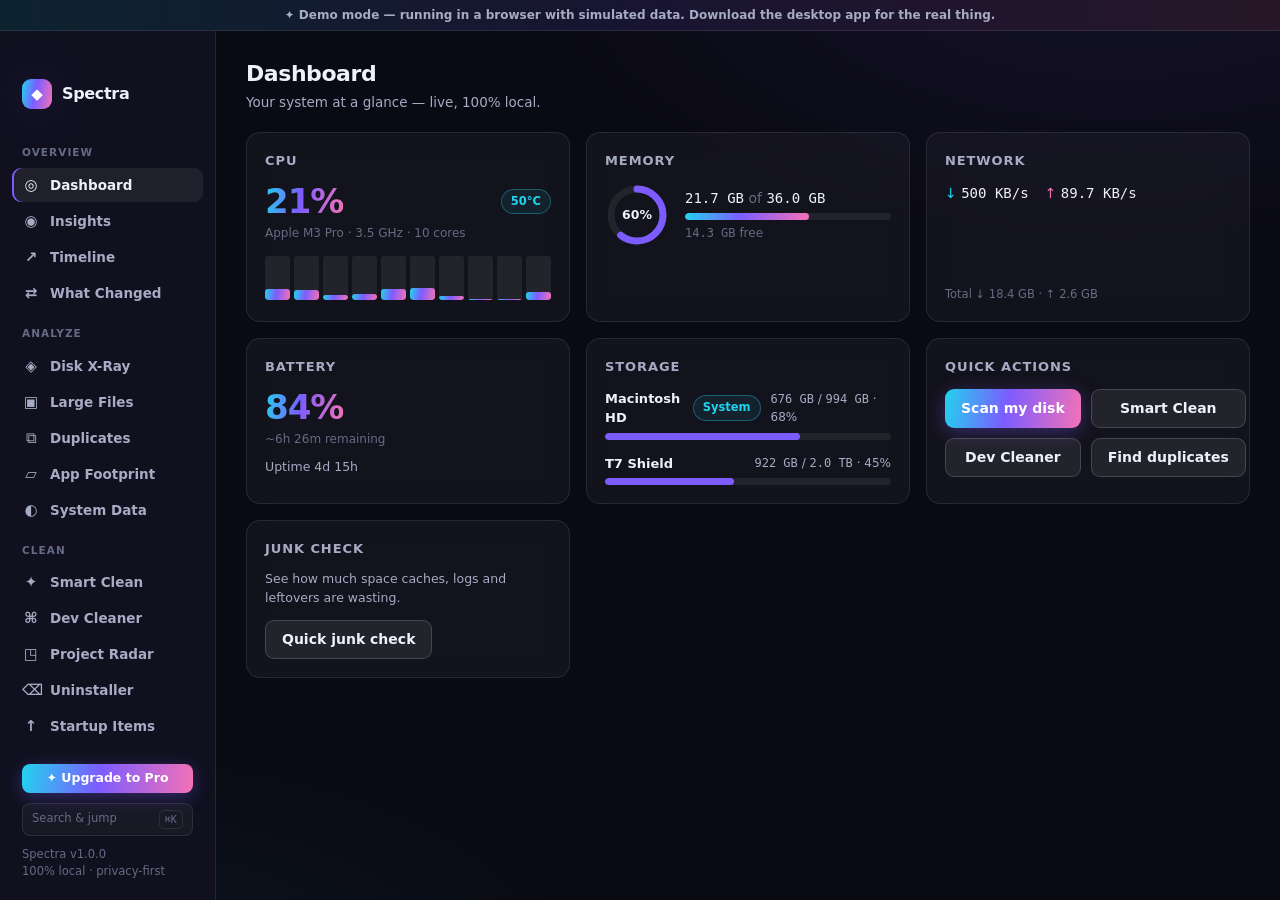
==== commit 62510750: "deploy: prashant1998gupta/Spectra-Mac-Scanner@a0080fd04ed9c454b7bb0d3c85d9a2b4bbef8430" ====
--- a/demo/index.html
+++ b/demo/index.html
@@ -4,7 +4,7 @@
     <meta charset="UTF-8" />
     <meta name="viewport" content="width=device-width, initial-scale=1.0" />
     <title>Spectra</title>
-    <script type="module" crossorigin src="./assets/index-5kOuI_EF.js"></script>
+    <script type="module" crossorigin src="./assets/index-oxNnziNN.js"></script>
     <link rel="stylesheet" crossorigin href="./assets/index-CNCaUuhV.css">
   </head>
   <body>
